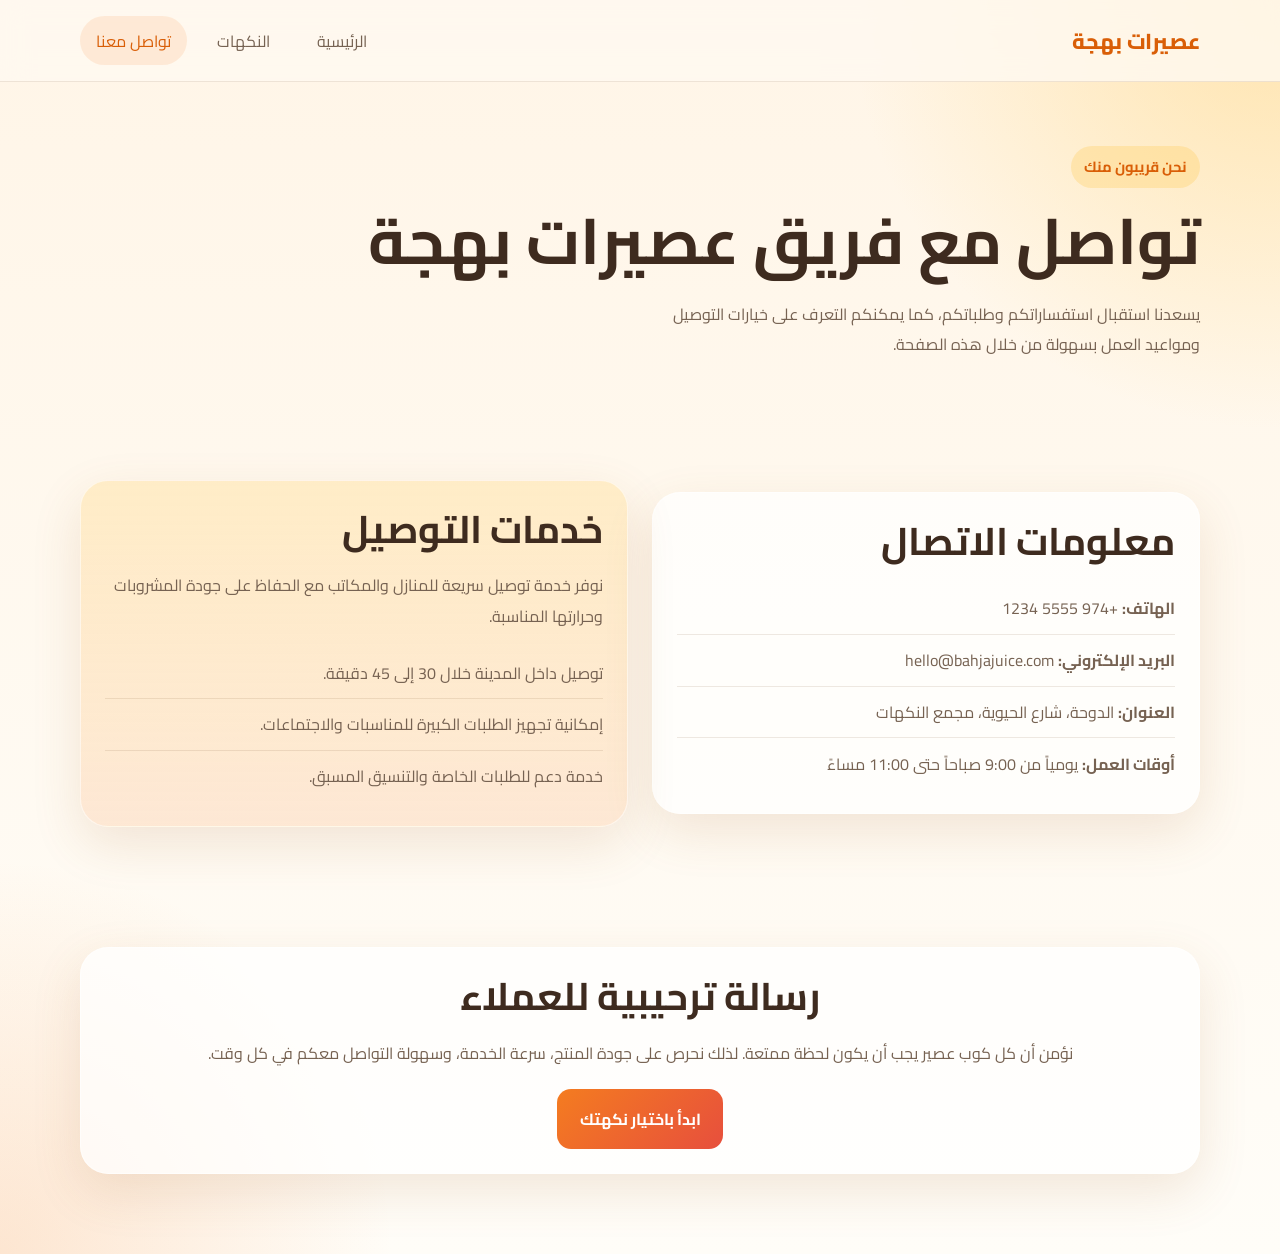
==== contact.html @ 0d4edd42 "Add files via upload" ====
<!DOCTYPE html>
<html lang="ar" dir="rtl">
<head>
  <meta charset="UTF-8">
  <meta name="viewport" content="width=device-width, initial-scale=1.0">
  <title>عصيرات بهجة | تواصل معنا</title>
  <link rel="preconnect" href="https://fonts.googleapis.com">
  <link rel="preconnect" href="https://fonts.gstatic.com" crossorigin>
  <link href="https://fonts.googleapis.com/css2?family=Cairo:wght@400;600;700;800&display=swap" rel="stylesheet">
  <link rel="stylesheet" href="styles.css">
</head>
<body>
  <header class="site-header">
    <nav class="navbar container">
      <a class="brand" href="index.html">عصيرات بهجة</a>
      <div class="nav-links">
        <a href="index.html">الرئيسية</a>
        <a href="flavors.html">النكهات</a>
        <a class="active" href="contact.html">تواصل معنا</a>
      </div>
    </nav>
  </header>

  <main>
    <section class="page-intro section-space">
      <div class="container">
        <span class="eyebrow">نحن قريبون منك</span>
        <h1>تواصل مع فريق عصيرات بهجة</h1>
        <p>
          يسعدنا استقبال استفساراتكم وطلباتكم، كما يمكنكم التعرف على خيارات التوصيل
          ومواعيد العمل بسهولة من خلال هذه الصفحة.
        </p>
      </div>
    </section>

    <section class="section-space">
      <div class="container contact-layout">
        <div class="contact-card">
          <h2>معلومات الاتصال</h2>
          <ul class="contact-list">
            <li><strong>الهاتف:</strong> +974 5555 1234</li>
            <li><strong>البريد الإلكتروني:</strong> hello@bahjajuice.com</li>
            <li><strong>العنوان:</strong> الدوحة، شارع الحيوية، مجمع النكهات</li>
            <li><strong>أوقات العمل:</strong> يومياً من 9:00 صباحاً حتى 11:00 مساءً</li>
          </ul>
        </div>

        <div class="contact-card accent-card">
          <h2>خدمات التوصيل</h2>
          <p>نوفر خدمة توصيل سريعة للمنازل والمكاتب مع الحفاظ على جودة المشروبات وحرارتها المناسبة.</p>
          <ul class="delivery-list">
            <li>توصيل داخل المدينة خلال 30 إلى 45 دقيقة.</li>
            <li>إمكانية تجهيز الطلبات الكبيرة للمناسبات والاجتماعات.</li>
            <li>خدمة دعم للطلبات الخاصة والتنسيق المسبق.</li>
          </ul>
        </div>
      </div>
    </section>

    <section class="section-space">
      <div class="container inquiry-box">
        <h2>رسالة ترحيبية للعملاء</h2>
        <p>
          نؤمن أن كل كوب عصير يجب أن يكون لحظة ممتعة. لذلك نحرص على جودة المنتج،
          سرعة الخدمة، وسهولة التواصل معكم في كل وقت.
        </p>
        <a class="btn btn-primary" href="flavors.html">ابدأ باختيار نكهتك</a>
      </div>
    </section>
  </main>
</body>
</html>
---- styles.css ----
:root {
  --bg: #fff9f1;
  --surface: rgba(255, 255, 255, 0.72);
  --surface-strong: #ffffff;
  --text: #3e2b1f;
  --muted: #766252;
  --primary: #f47c20;
  --primary-dark: #d95e07;
  --secondary: #ffcf66;
  --accent: #e74f3d;
  --line: rgba(112, 73, 38, 0.12);
  --shadow: 0 18px 50px rgba(163, 101, 40, 0.14);
}

* {
  box-sizing: border-box;
}

body {
  margin: 0;
  font-family: "Cairo", sans-serif;
  color: var(--text);
  background:
    radial-gradient(circle at top right, rgba(255, 207, 102, 0.45), transparent 24%),
    radial-gradient(circle at bottom left, rgba(244, 124, 32, 0.18), transparent 22%),
    linear-gradient(180deg, #fff5e7 0%, #fffdf8 100%);
}

a {
  color: inherit;
  text-decoration: none;
}

.container {
  width: min(1120px, calc(100% - 2rem));
  margin: 0 auto;
}

.section-space {
  padding: 2.5rem 0 5rem;
}

.site-header {
  position: sticky;
  top: 0;
  z-index: 10;
  backdrop-filter: blur(14px);
  background: rgba(255, 249, 241, 0.82);
  border-bottom: 1px solid var(--line);
}

.navbar {
  display: flex;
  align-items: center;
  justify-content: space-between;
  gap: 1rem;
  padding: 1rem 0;
}

.brand {
  font-size: 1.35rem;
  font-weight: 800;
  color: var(--primary-dark);
}

.nav-links {
  display: flex;
  align-items: center;
  gap: 0.9rem;
  flex-wrap: wrap;
}

.nav-links a {
  padding: 0.6rem 1rem;
  border-radius: 999px;
  color: var(--muted);
  transition: 0.2s ease;
}

.nav-links a:hover,
.nav-links a.active {
  background: rgba(244, 124, 32, 0.12);
  color: var(--primary-dark);
}

.hero {
  padding: 4rem 0 3rem;
}

.hero-content,
.highlight-layout,
.contact-layout {
  display: grid;
  grid-template-columns: repeat(2, minmax(0, 1fr));
  gap: 1.5rem;
  align-items: center;
}

.eyebrow {
  display: inline-block;
  margin-bottom: 0.75rem;
  color: var(--primary-dark);
  background: rgba(255, 207, 102, 0.35);
  padding: 0.45rem 0.8rem;
  border-radius: 999px;
  font-size: 0.92rem;
  font-weight: 700;
}

h1,
h2,
h3 {
  margin: 0 0 1rem;
  line-height: 1.3;
}

h1 {
  font-size: clamp(2.2rem, 5vw, 4.3rem);
}

h2 {
  font-size: clamp(1.7rem, 3vw, 2.6rem);
}

p {
  margin: 0;
  line-height: 1.9;
  color: var(--muted);
}

.hero-text p,
.page-intro p {
  max-width: 60ch;
}

.hero-actions {
  display: flex;
  gap: 1rem;
  flex-wrap: wrap;
  margin-top: 1.8rem;
}

.btn {
  display: inline-flex;
  align-items: center;
  justify-content: center;
  padding: 0.95rem 1.4rem;
  border-radius: 14px;
  font-weight: 700;
  transition: transform 0.2s ease, box-shadow 0.2s ease;
}

.btn:hover {
  transform: translateY(-2px);
  box-shadow: var(--shadow);
}

.btn-primary {
  color: #fff;
  background: linear-gradient(135deg, var(--primary), var(--accent));
}

.btn-secondary {
  background: rgba(255, 255, 255, 0.85);
  border: 1px solid var(--line);
}

.hero-card,
.info-card,
.highlight-panel,
.mini-card,
.flavor-card,
.contact-card,
.cta-box,
.inquiry-box {
  background: var(--surface);
  border: 1px solid rgba(255, 255, 255, 0.55);
  border-radius: 28px;
  box-shadow: var(--shadow);
}

.hero-card {
  padding: 1.25rem;
}

.glass {
  height: 320px;
  border-radius: 24px;
  position: relative;
  overflow: hidden;
  background: linear-gradient(180deg, rgba(255, 255, 255, 0.55), rgba(255, 255, 255, 0.12));
}

.glass::before {
  content: "";
  position: absolute;
  inset: 18px;
  border-radius: 22px;
  background: linear-gradient(180deg, rgba(255, 227, 168, 0.95), rgba(244, 124, 32, 0.88));
}

.glass::after {
  content: "";
  position: absolute;
  top: 14px;
  left: 22%;
  width: 18%;
  height: 82%;
  border-radius: 999px;
  background: rgba(255, 255, 255, 0.26);
}

.glass-mango {
  background:
    radial-gradient(circle at 80% 20%, rgba(255, 255, 255, 0.5), transparent 12%),
    linear-gradient(180deg, rgba(255, 255, 255, 0.4), rgba(255, 255, 255, 0.08));
}

.hero-card-text {
  padding: 1.2rem 0.5rem 0.4rem;
}

.section-heading {
  margin-bottom: 1.8rem;
}

.grid {
  display: grid;
  gap: 1.25rem;
}

.three-cols {
  grid-template-columns: repeat(3, minmax(0, 1fr));
}

.info-card,
.mini-card,
.contact-card,
.inquiry-box {
  padding: 1.5rem;
}

.warm-panel {
  padding: 2rem;
}

.text-link {
  display: inline-block;
  margin-top: 1.2rem;
  color: var(--primary-dark);
  font-weight: 800;
}

.mini-flavors {
  display: grid;
  gap: 1rem;
}

.flavor-badge {
  display: inline-block;
  margin-bottom: 0.7rem;
  padding: 0.35rem 0.75rem;
  border-radius: 999px;
  font-weight: 700;
  color: #fff;
}

.badge-orange {
  background: #f39422;
}

.badge-red {
  background: #d84a4a;
}

.badge-yellow {
  background: #c9a208;
}

.cta-box {
  padding: 2rem;
  display: flex;
  align-items: center;
  justify-content: space-between;
  gap: 1rem;
}

.page-intro {
  padding-top: 4rem;
}

.flavor-grid {
  grid-template-columns: repeat(3, minmax(0, 1fr));
}

.flavor-card {
  overflow: hidden;
}

.flavor-visual {
  height: 220px;
}

.flavor-content {
  padding: 1.4rem;
}

.flavor-meta {
  display: inline-block;
  margin-top: 1rem;
  color: var(--primary-dark);
  font-weight: 700;
}

.mango-bg {
  background: linear-gradient(135deg, #ffd36a, #f57b20);
}

.berry-bg {
  background: linear-gradient(135deg, #d66ab3, #7830a8);
}

.citrus-bg {
  background: linear-gradient(135deg, #ffe083, #f6a708);
}

.pomegranate-bg {
  background: linear-gradient(135deg, #ff8588, #a91a3d);
}

.kiwi-bg {
  background: linear-gradient(135deg, #cbef7f, #54a93a);
}

.mint-bg {
  background: linear-gradient(135deg, #c8ffe4, #19b687);
}

.accent-card {
  background: linear-gradient(180deg, rgba(255, 207, 102, 0.28), rgba(244, 124, 32, 0.14));
}

.contact-list,
.delivery-list {
  margin: 1rem 0 0;
  padding: 0;
  list-style: none;
}

.contact-list li,
.delivery-list li {
  padding: 0.65rem 0;
  color: var(--muted);
  border-bottom: 1px solid var(--line);
}

.contact-list li:last-child,
.delivery-list li:last-child {
  border-bottom: 0;
}

.inquiry-box {
  text-align: center;
}

.inquiry-box .btn {
  margin-top: 1.3rem;
}

@media (max-width: 900px) {
  .hero-content,
  .highlight-layout,
  .contact-layout,
  .three-cols,
  .flavor-grid,
  .cta-box {
    grid-template-columns: 1fr;
  }

  .cta-box {
    display: grid;
  }
}

@media (max-width: 640px) {
  .navbar {
    flex-direction: column;
    align-items: flex-start;
  }

  .nav-links {
    width: 100%;
  }

  .nav-links a {
    flex: 1 1 auto;
    text-align: center;
  }

  .hero {
    padding-top: 2.4rem;
  }

  .glass {
    height: 240px;
  }

  .section-space {
    padding: 2rem 0 4rem;
  }
}
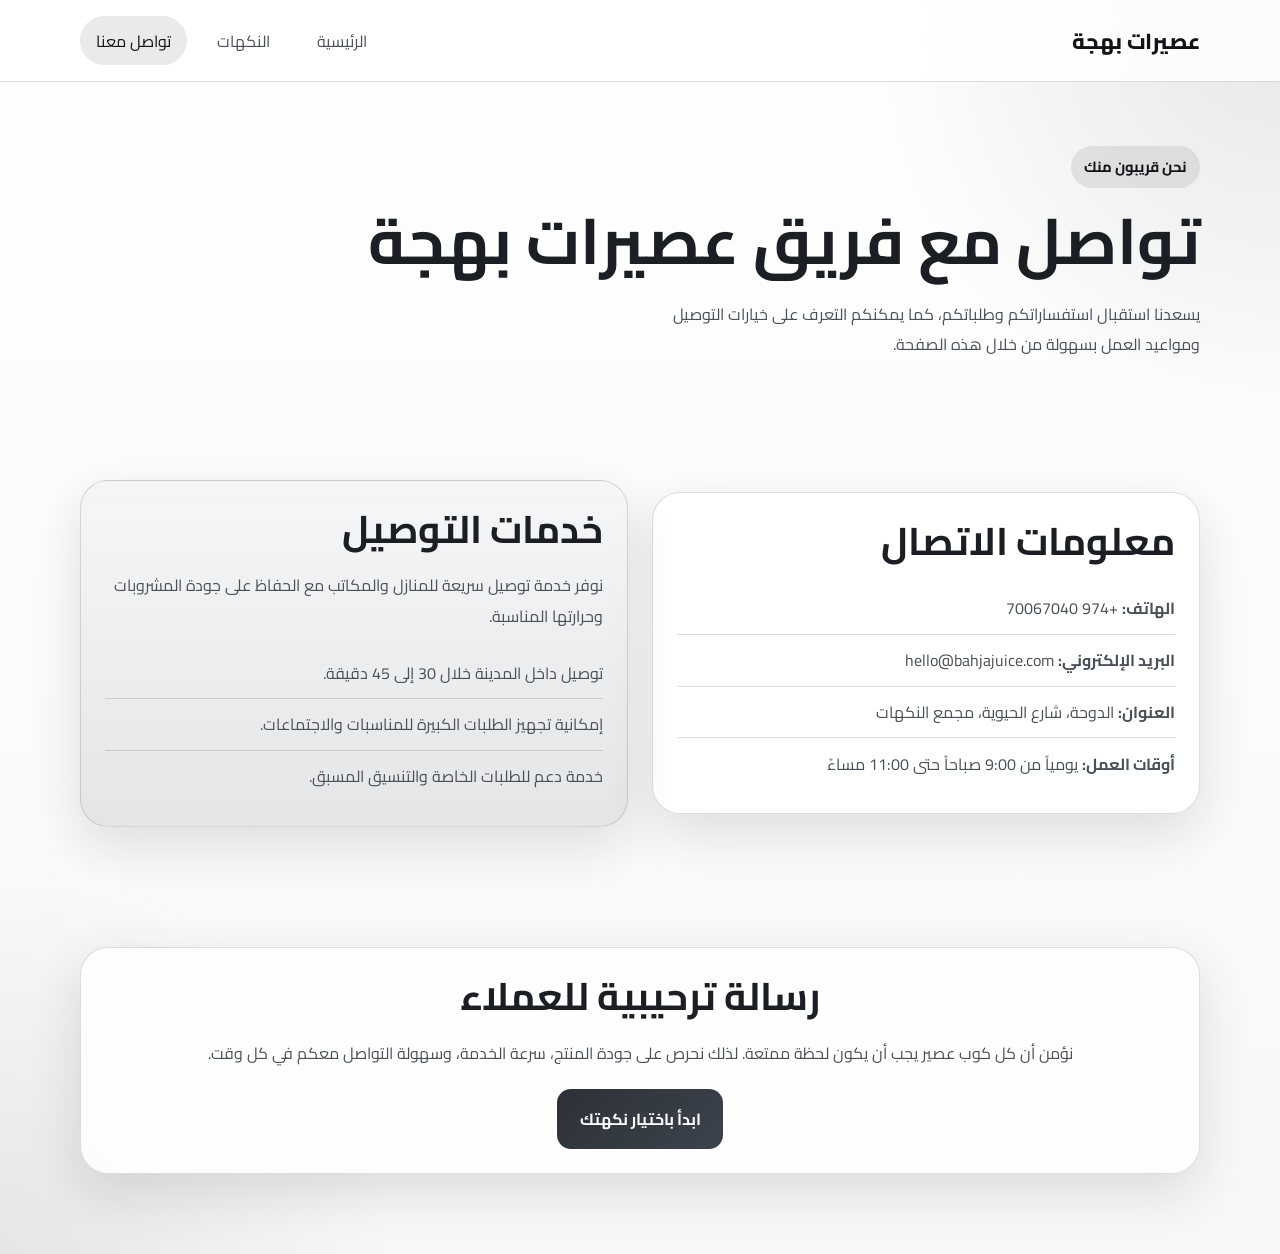
==== commit 7ae88480: "Make phone number clickable with tel link" ====
--- a/contact.html
+++ b/contact.html
@@ -38,7 +38,7 @@
         <div class="contact-card">
           <h2>معلومات الاتصال</h2>
           <ul class="contact-list">
-            <li><strong>الهاتف:</strong> +974 5555 1234</li>
+            <li><strong>الهاتف:</strong> <a href="tel:+97470067040">+974 70067040</a></li>
             <li><strong>البريد الإلكتروني:</strong> hello@bahjajuice.com</li>
             <li><strong>العنوان:</strong> الدوحة، شارع الحيوية، مجمع النكهات</li>
             <li><strong>أوقات العمل:</strong> يومياً من 9:00 صباحاً حتى 11:00 مساءً</li>
--- a/styles.css
+++ b/styles.css
@@ -1,15 +1,15 @@
 :root {
-  --bg: #fff9f1;
-  --surface: rgba(255, 255, 255, 0.72);
+  --bg: #f6f7f8;
+  --surface: rgba(255, 255, 255, 0.86);
   --surface-strong: #ffffff;
-  --text: #3e2b1f;
-  --muted: #766252;
-  --primary: #f47c20;
-  --primary-dark: #d95e07;
-  --secondary: #ffcf66;
-  --accent: #e74f3d;
-  --line: rgba(112, 73, 38, 0.12);
-  --shadow: 0 18px 50px rgba(163, 101, 40, 0.14);
+  --text: #1b1f24;
+  --muted: #4a5058;
+  --primary: #2c3139;
+  --primary-dark: #111317;
+  --secondary: #d7dbe1;
+  --accent: #3d434c;
+  --line: rgba(17, 19, 23, 0.14);
+  --shadow: 0 18px 50px rgba(20, 24, 30, 0.12);
 }
 
 * {
@@ -21,9 +21,9 @@
   font-family: "Cairo", sans-serif;
   color: var(--text);
   background:
-    radial-gradient(circle at top right, rgba(255, 207, 102, 0.45), transparent 24%),
-    radial-gradient(circle at bottom left, rgba(244, 124, 32, 0.18), transparent 22%),
-    linear-gradient(180deg, #fff5e7 0%, #fffdf8 100%);
+    radial-gradient(circle at top right, rgba(44, 49, 57, 0.12), transparent 24%),
+    radial-gradient(circle at bottom left, rgba(17, 19, 23, 0.08), transparent 22%),
+    linear-gradient(180deg, #ffffff 0%, var(--bg) 100%);
 }
 
 a {
@@ -45,7 +45,7 @@
   top: 0;
   z-index: 10;
   backdrop-filter: blur(14px);
-  background: rgba(255, 249, 241, 0.82);
+  background: rgba(255, 255, 255, 0.82);
   border-bottom: 1px solid var(--line);
 }
 
@@ -79,7 +79,7 @@
 
 .nav-links a:hover,
 .nav-links a.active {
-  background: rgba(244, 124, 32, 0.12);
+  background: rgba(44, 49, 57, 0.1);
   color: var(--primary-dark);
 }
 
@@ -100,7 +100,7 @@
   display: inline-block;
   margin-bottom: 0.75rem;
   color: var(--primary-dark);
-  background: rgba(255, 207, 102, 0.35);
+  background: rgba(44, 49, 57, 0.1);
   padding: 0.45rem 0.8rem;
   border-radius: 999px;
   font-size: 0.92rem;
@@ -174,7 +174,7 @@
 .cta-box,
 .inquiry-box {
   background: var(--surface);
-  border: 1px solid rgba(255, 255, 255, 0.55);
+  border: 1px solid var(--line);
   border-radius: 28px;
   box-shadow: var(--shadow);
 }
@@ -188,7 +188,7 @@
   border-radius: 24px;
   position: relative;
   overflow: hidden;
-  background: linear-gradient(180deg, rgba(255, 255, 255, 0.55), rgba(255, 255, 255, 0.12));
+  background: linear-gradient(180deg, rgba(255, 255, 255, 0.75), rgba(44, 49, 57, 0.08));
 }
 
 .glass::before {
@@ -196,7 +196,7 @@
   position: absolute;
   inset: 18px;
   border-radius: 22px;
-  background: linear-gradient(180deg, rgba(255, 227, 168, 0.95), rgba(244, 124, 32, 0.88));
+  background: linear-gradient(180deg, #f1f2f4, #2f343c);
 }
 
 .glass::after {
@@ -207,13 +207,13 @@
   width: 18%;
   height: 82%;
   border-radius: 999px;
-  background: rgba(255, 255, 255, 0.26);
+  background: rgba(255, 255, 255, 0.35);
 }
 
 .glass-mango {
   background:
-    radial-gradient(circle at 80% 20%, rgba(255, 255, 255, 0.5), transparent 12%),
-    linear-gradient(180deg, rgba(255, 255, 255, 0.4), rgba(255, 255, 255, 0.08));
+    radial-gradient(circle at 80% 20%, rgba(255, 255, 255, 0.55), transparent 12%),
+    linear-gradient(180deg, rgba(255, 255, 255, 0.45), rgba(17, 19, 23, 0.08));
 }
 
 .hero-card-text {
@@ -266,15 +266,15 @@
 }
 
 .badge-orange {
-  background: #f39422;
+  background: #2c3139;
 }
 
 .badge-red {
-  background: #d84a4a;
+  background: #3b414a;
 }
 
 .badge-yellow {
-  background: #c9a208;
+  background: #575e69;
 }
 
 .cta-box {
@@ -313,31 +313,31 @@
 }
 
 .mango-bg {
-  background: linear-gradient(135deg, #ffd36a, #f57b20);
+  background: linear-gradient(135deg, #f6f7f9, #4d545f);
 }
 
 .berry-bg {
-  background: linear-gradient(135deg, #d66ab3, #7830a8);
+  background: linear-gradient(135deg, #eceef1, #2f343c);
 }
 
 .citrus-bg {
-  background: linear-gradient(135deg, #ffe083, #f6a708);
+  background: linear-gradient(135deg, #f9fafb, #606874);
 }
 
 .pomegranate-bg {
-  background: linear-gradient(135deg, #ff8588, #a91a3d);
+  background: linear-gradient(135deg, #e6e9ee, #252a31);
 }
 
 .kiwi-bg {
-  background: linear-gradient(135deg, #cbef7f, #54a93a);
+  background: linear-gradient(135deg, #f2f4f7, #59616d);
 }
 
 .mint-bg {
-  background: linear-gradient(135deg, #c8ffe4, #19b687);
+  background: linear-gradient(135deg, #ffffff, #434a54);
 }
 
 .accent-card {
-  background: linear-gradient(180deg, rgba(255, 207, 102, 0.28), rgba(244, 124, 32, 0.14));
+  background: linear-gradient(180deg, rgba(244, 245, 247, 0.92), rgba(44, 49, 57, 0.1));
 }
 
 .contact-list,
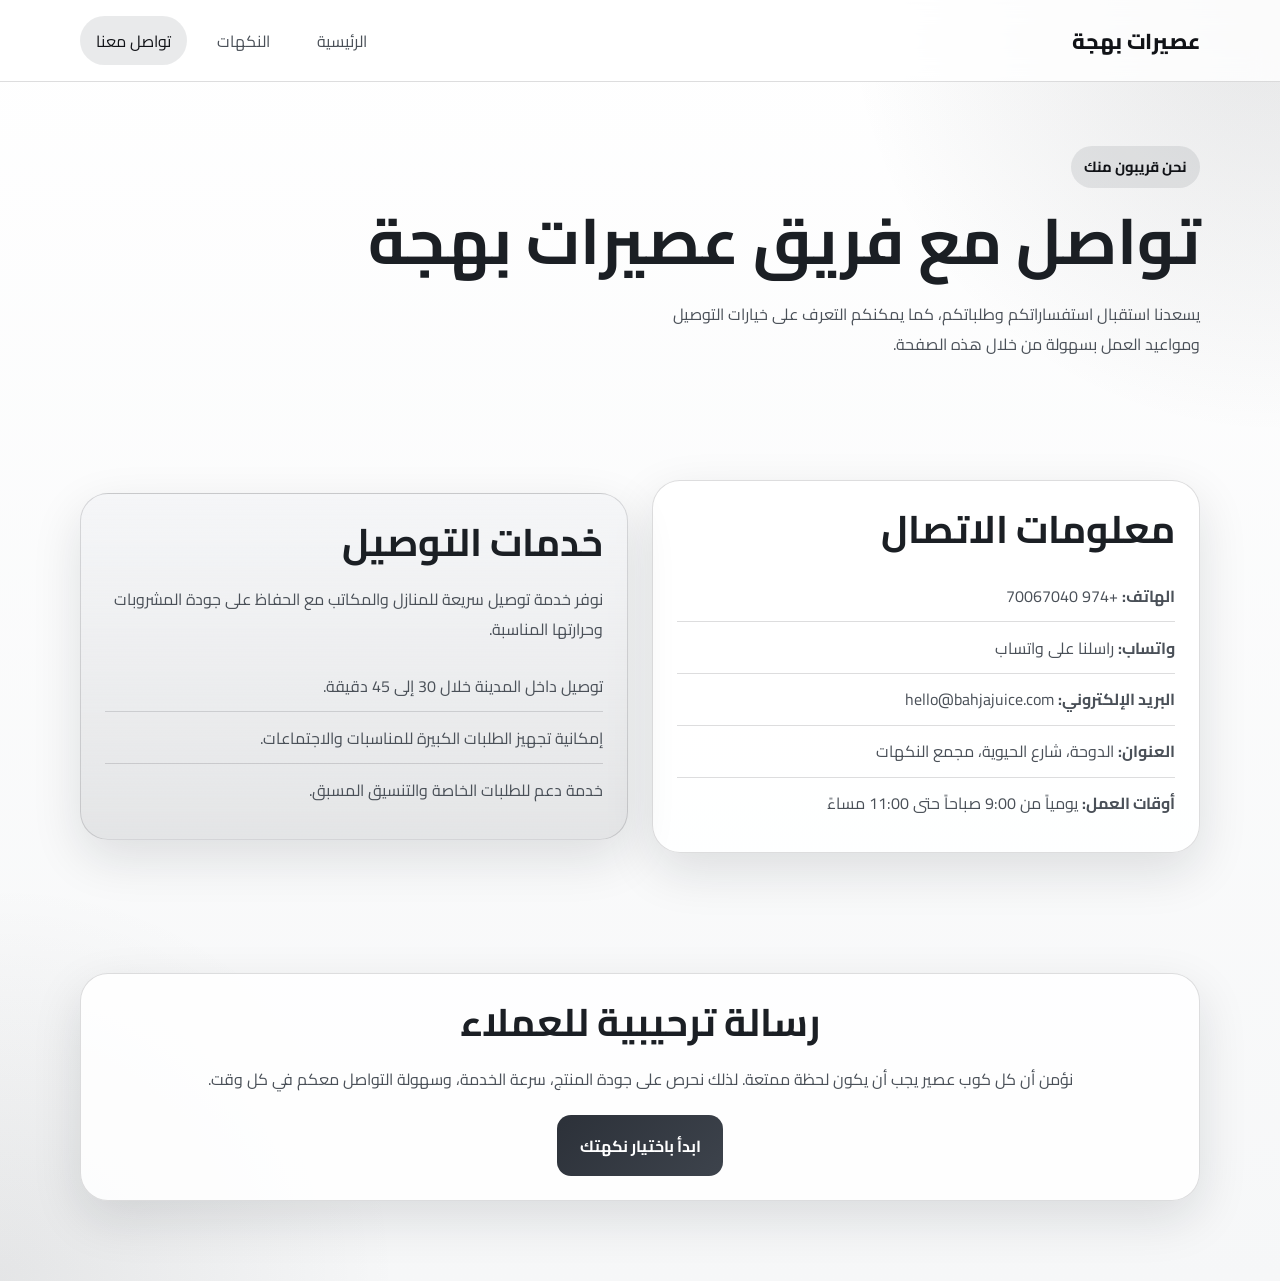
==== commit 0b2051bc: "Add WhatsApp contact link" ====
--- a/contact.html
+++ b/contact.html
@@ -39,6 +39,7 @@
           <h2>معلومات الاتصال</h2>
           <ul class="contact-list">
             <li><strong>الهاتف:</strong> <a href="tel:+97470067040">+974 70067040</a></li>
+            <li><strong>واتساب:</strong> <a href="https://wa.me/97470067040" target="_blank" rel="noopener noreferrer">راسلنا على واتساب</a></li>
             <li><strong>البريد الإلكتروني:</strong> hello@bahjajuice.com</li>
             <li><strong>العنوان:</strong> الدوحة، شارع الحيوية، مجمع النكهات</li>
             <li><strong>أوقات العمل:</strong> يومياً من 9:00 صباحاً حتى 11:00 مساءً</li>
